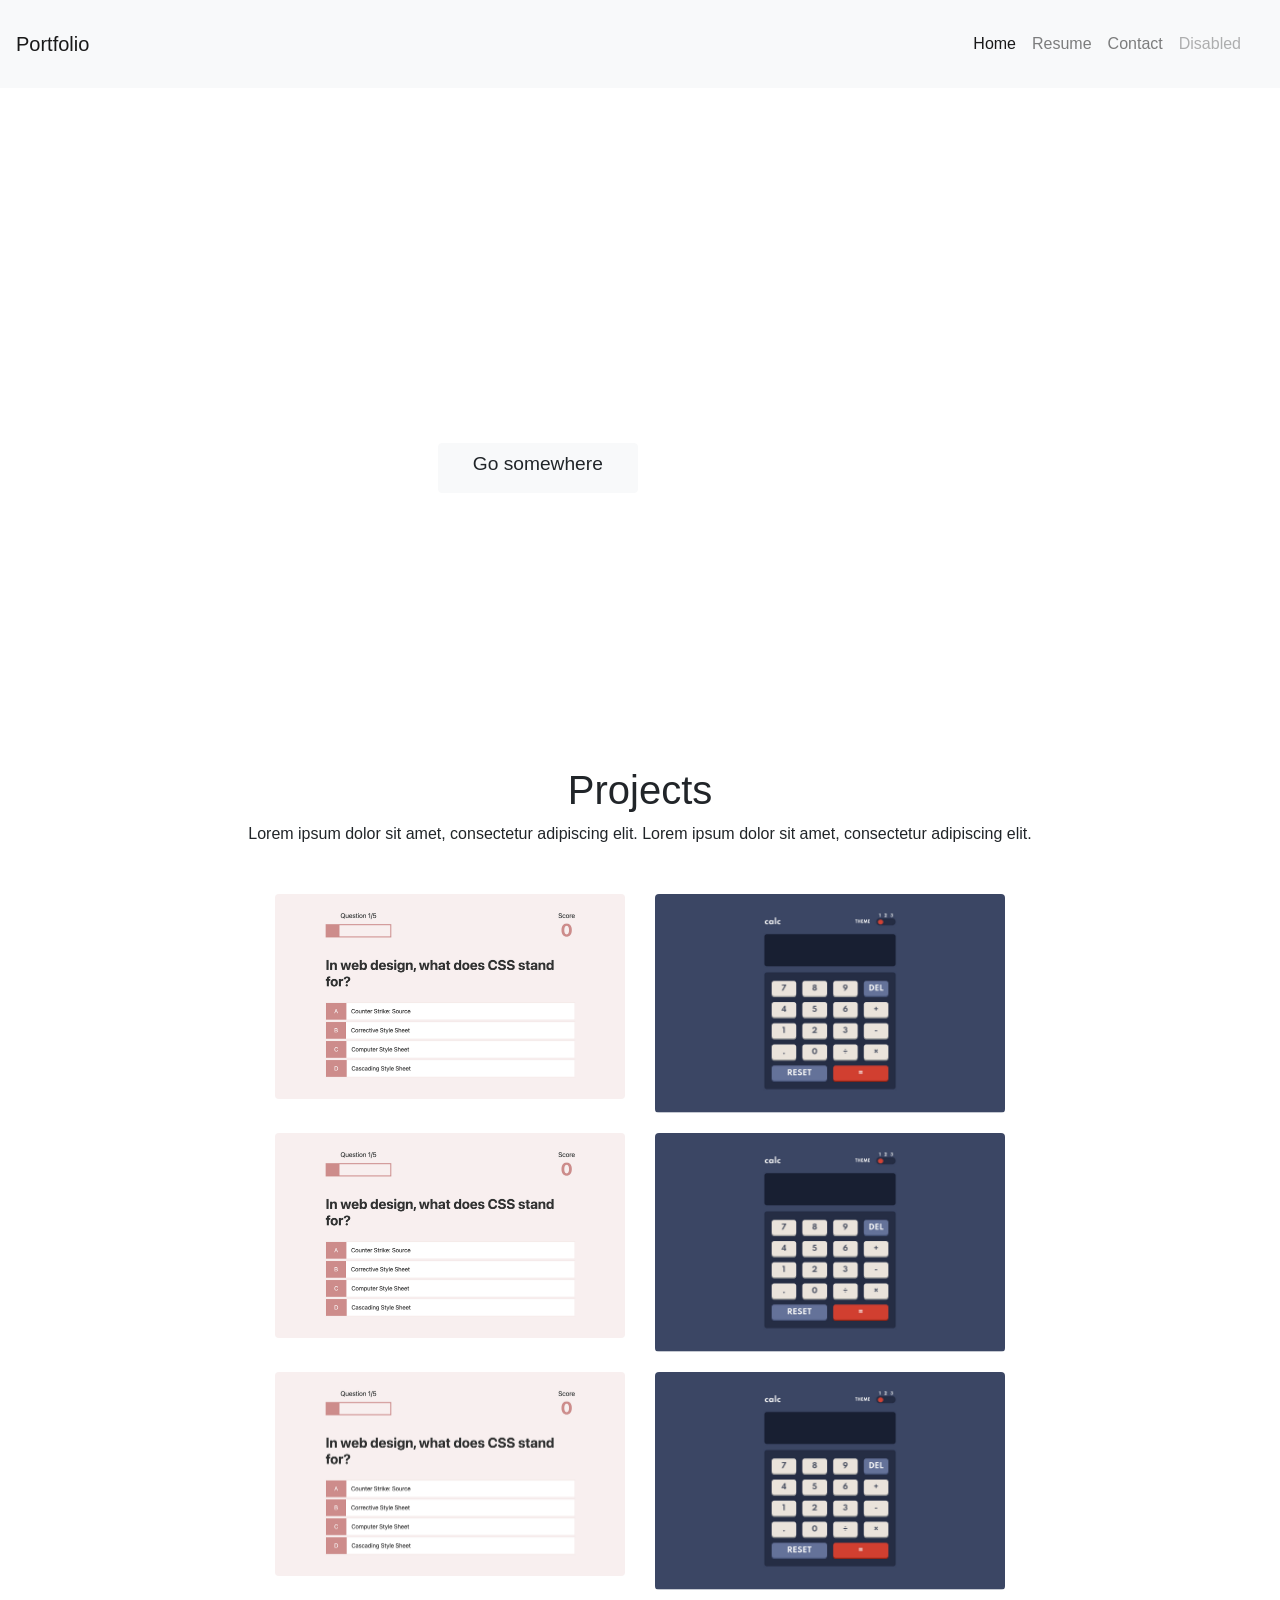
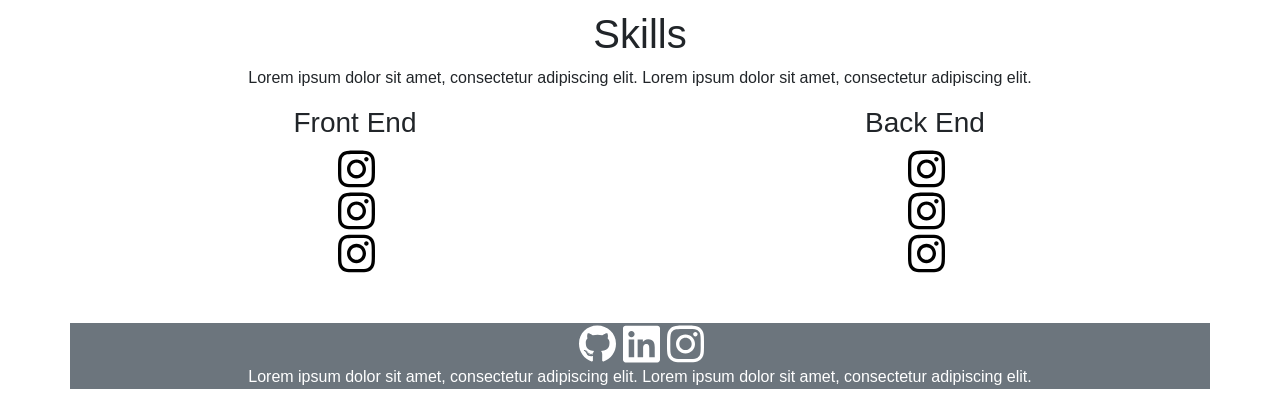
==== index.html @ 83ba1bfb "Basic Project text overlay" ====
<!DOCTYPE html>
<html lang="en">
<head>
  <title>Your Name - Portfolio</title>
  <link rel="stylesheet" href="https://cdn.jsdelivr.net/npm/bootstrap@4.4.1/dist/css/bootstrap.min.css" integrity="sha384-Vkoo8x4CGsO3+Hhxv8T/Q5PaXtkKtu6ug5TOeNV6gBiFeWPGFN9MuhOf23Q9Ifjh" crossorigin="anonymous">  
  <link rel="stylesheet" href="Styling/styles.css">
</head>
<body>
  <!-- NavBar -->
      <nav class="navbar navbar-expand-sm bg-light navbar-light py-4">
        <div class="navbar-header">
            <a class="navbar-brand" href="#">Portfolio</a>
        </div>
        <div class="container-fluid justify-content-end">
            <ul class="navbar-nav">
            <li class="nav-item active">
                <a class="nav-link" href="#">Home</a>
            </li>
            <li class="nav-item">
                <a class="nav-link" href="#">Resume</a>
            </li>
            <li class="nav-item">
                <a class="nav-link" href="#">Contact</a>
            </li>
            <li class="nav-item">
                <a class="nav-link disabled" href="#">Disabled</a>
            </li>
            </ul>
        </div>
      </nav>
  <!-- NavBar -->


<!-- About Me -->
<div class="zoom bg-image p-5 text-center shadow-1-strong rounded mb-5 text-white d-flex align-items-center" style="height: 70vh; background-size: cover; background-image: url('https://png.pngtree.com/thumb_back/fh260/background/20201028/pngtree-abstract-technology-background-technical-electric-image_443494.jpg');">
  <div class="justify-content-center">
    <h1 class="font-weight-bold">Logan Peckitt</h1>
    <p id="AboutMeContent">Powerful, extensible, and feature-packed frontend toolkit. Build and customize with Sass, utilize prebuilt grid system and components, and bring projects to life with powerful JavaScript plugins.</p>
    <div class="btn-group-custom">
      <a href="#" class="btn btn-light btn-custom">Go somewhere</a>
      <a href="#" class="btn btn-light btn-transparent-on-hover">Contact</a>
    </div> 
  </div>
</div>
<!-- About Me -->



<!-- Projects -->
  <div class="container">
    
    <!-- Header -->
    <div class="container text-center mb-5">
        <h1>Projects</h1>
        <p>
            Lorem ipsum dolor sit amet, consectetur adipiscing elit.
            Lorem ipsum dolor sit amet, consectetur adipiscing elit.
        </p>
    </div>
  
<!-- Row 1 -->
<div class="row justify-content-center float-left">
  <div class="col-sm-4 portfolio-item col-custom">
    <img class="img-fluid rounded" src="Portfolio_Images/Images - Copy/Projects/quiz.png" alt="">
    <span class="col-overlay">test</span>
  </div>
  <div class="col-sm-4 portfolio-item float-right col-custom">
    <img class="img-fluid rounded" src="Portfolio_Images/Images - Copy/Projects/Calc.jpg" alt="">
    <span class="col-overlay">test</span>
  </div>
</div>
     <!-- Row 2 -->
     <div class="row justify-content-center float-left">
      <div class="col-sm-4 portfolio-item">
        <img class="img-fluid rounded" src="Portfolio_Images/Images - Copy/Projects/quiz.png" alt="">
        <span class="col-overlay">test</span>
      </div>
      <div class="col-sm-4 portfolio-item float-right">
          <img class="img-fluid rounded" src="Portfolio_Images/Images - Copy/Projects/Calc.jpg" alt="">
          <span class="col-overlay">test</span>
        </div>
    </div>
   <!-- Row 3 -->
   <div class="row justify-content-center float-left">
    <div class="col-sm-4 portfolio-item">
      <img class="img-fluid rounded" src="Portfolio_Images/Images - Copy/Projects/quiz.png" alt="">
      <span class="col-overlay">test</span>
    </div>
    <div class="col-sm-4 portfolio-item float-right">
        <img class="img-fluid rounded" src="Portfolio_Images/Images - Copy/Projects/Calc.jpg" alt="">   
        <span class="col-overlay">test</span>     
    </div>
  </div>
</div>
<!-- Projects -->


<!-- Skills -->
    <!-- Header -->
    <div class="container text-center">
      <h1>Skills</h1>
      <p>
          Lorem ipsum dolor sit amet, consectetur adipiscing elit.
          Lorem ipsum dolor sit amet, consectetur adipiscing elit.
      </p>
  </div>
  <!-- Content -->
  <div class="container text-center mb-5 " id="ProgLanguages">
    <!-- Row Label -->
    <div class="row text-center">
      <div class="col">
        <h3>Front End</h3>
      </div>
      <div class="col">
        <h3>Back End</h3>
      </div>
    </div>
    <!-- Row 1 -->
    <div class="row text-center">
      <div class="col">
        <img src="Portfolio_Images/SocialMediaLinks/instagram.svg" alt="instagram">
      </div>
      <div class="col">
        <img src="Portfolio_Images/SocialMediaLinks/instagram.svg" alt="instagram">
      </div>
    </div>
    <!-- Row 2 -->
    <div class="row text-center">
      <div class="col">
        <img src="Portfolio_Images/SocialMediaLinks/instagram.svg" alt="instagram">
      </div>
      <div class="col">
        <img src="Portfolio_Images/SocialMediaLinks/instagram.svg" alt="instagram">
      </div>
    </div>
    <!-- Row 3 -->
    <div class="row text-center">
      <div class="col">
        <img src="Portfolio_Images/SocialMediaLinks/instagram.svg" alt="instagram">
      </div>
      <div class="col">
        <img src="Portfolio_Images/SocialMediaLinks/instagram.svg" alt="instagram">
      </div>
    </div>
    
  </div>

<!-- Skills -->


<!-- Footer -->
<div class="container-lg bg-secondary">

  <!-- Socials -->
  <div class="container text-center SocialLinks">
    <img src="Portfolio_Images/SocialMediaLinks/github.svg" alt="github">
    <img src="Portfolio_Images/SocialMediaLinks/linkedin.svg" alt="linkedin">
    <img src="Portfolio_Images/SocialMediaLinks/instagram.svg" alt="instagram">
  </div>

  <!-- Content -->
  <div class="container text-center text-white">
    <p>
      Lorem ipsum dolor sit amet, consectetur adipiscing elit.
      Lorem ipsum dolor sit amet, consectetur adipiscing elit.
    </p>
  </div>

</div>
<!-- Footer -->

</body>


</html>
---- Styling/styles.css ----
/* Page Styling */
body {
  font-family: 'Arial', sans-serif;
}
/* Page Styling */



/* About Me */
#AboutMeContent{
  font-size: larger;
}

.btn-custom {
width: 200px;
height: 50px;
font-size: larger;
}
.btn-transparent-on-hover {
  background-color: rgba(255, 255, 255, 0); 
  border: 2px solid white;
  transition: background-color 0.3s ease-in-out;
  color: white;
  width: 200px;
  height: 50px;
  font-size: larger;
  }
  
  .btn-transparent-on-hover:hover {
  
  opacity: 1;
  color: black;
  background-color: #f8f9fa;
  }
  .zoom {
  transform: scale(1);
  transition: transform 0.3s ease-in-out; 
  }
  .zoom:hover {
  transform: scale(1.025); 
  -webkit-transition: transform .30s ease-in-out;
  }
  .jumbotron {
    background-color: #3498db;
    color: #fff;
  }
/* About Me */



/* Projects */

  /* Text Overlay */
  .portfolio-item {
    position:relative;
    display:inline-block;
    margin-bottom: 20px;
  }
  .portfolio-item .col-overlay{
    position:absolute;
    top:0;
    left:0;
    width:100%;
    height:100%;
    background:rgba(0,0,0,0.7);
    color: white;
    text-align: center;
    display: flex;
    align-items: center;
    justify-content: center;
    opacity:0;
    transition:opacity 500ms ease-in-out;
  }
  .portfolio-item:hover .col-overlay{
    opacity:1;
  }
  .col-overlay span{
    position:absolute;
    top:50%;
    left:50%;
    transform:translate(-50%,-50%);
    color:#fff;
  }
 /* Text Overlay */
/* Projects */



/* Skills */
#ProgLanguages img{
  padding-left: 3px;
  width: 40px;
  filter: invert(0); 
}
/* Skills */  



/* Footer */
.SocialLinks img{
  padding-left: 3px;
    width: 40px;
    filter: invert(1); 
}

.SocialLinks img:hover{
  padding-left: 3px;
    width: 40px;
    filter: invert(0);
}
/* Footer */
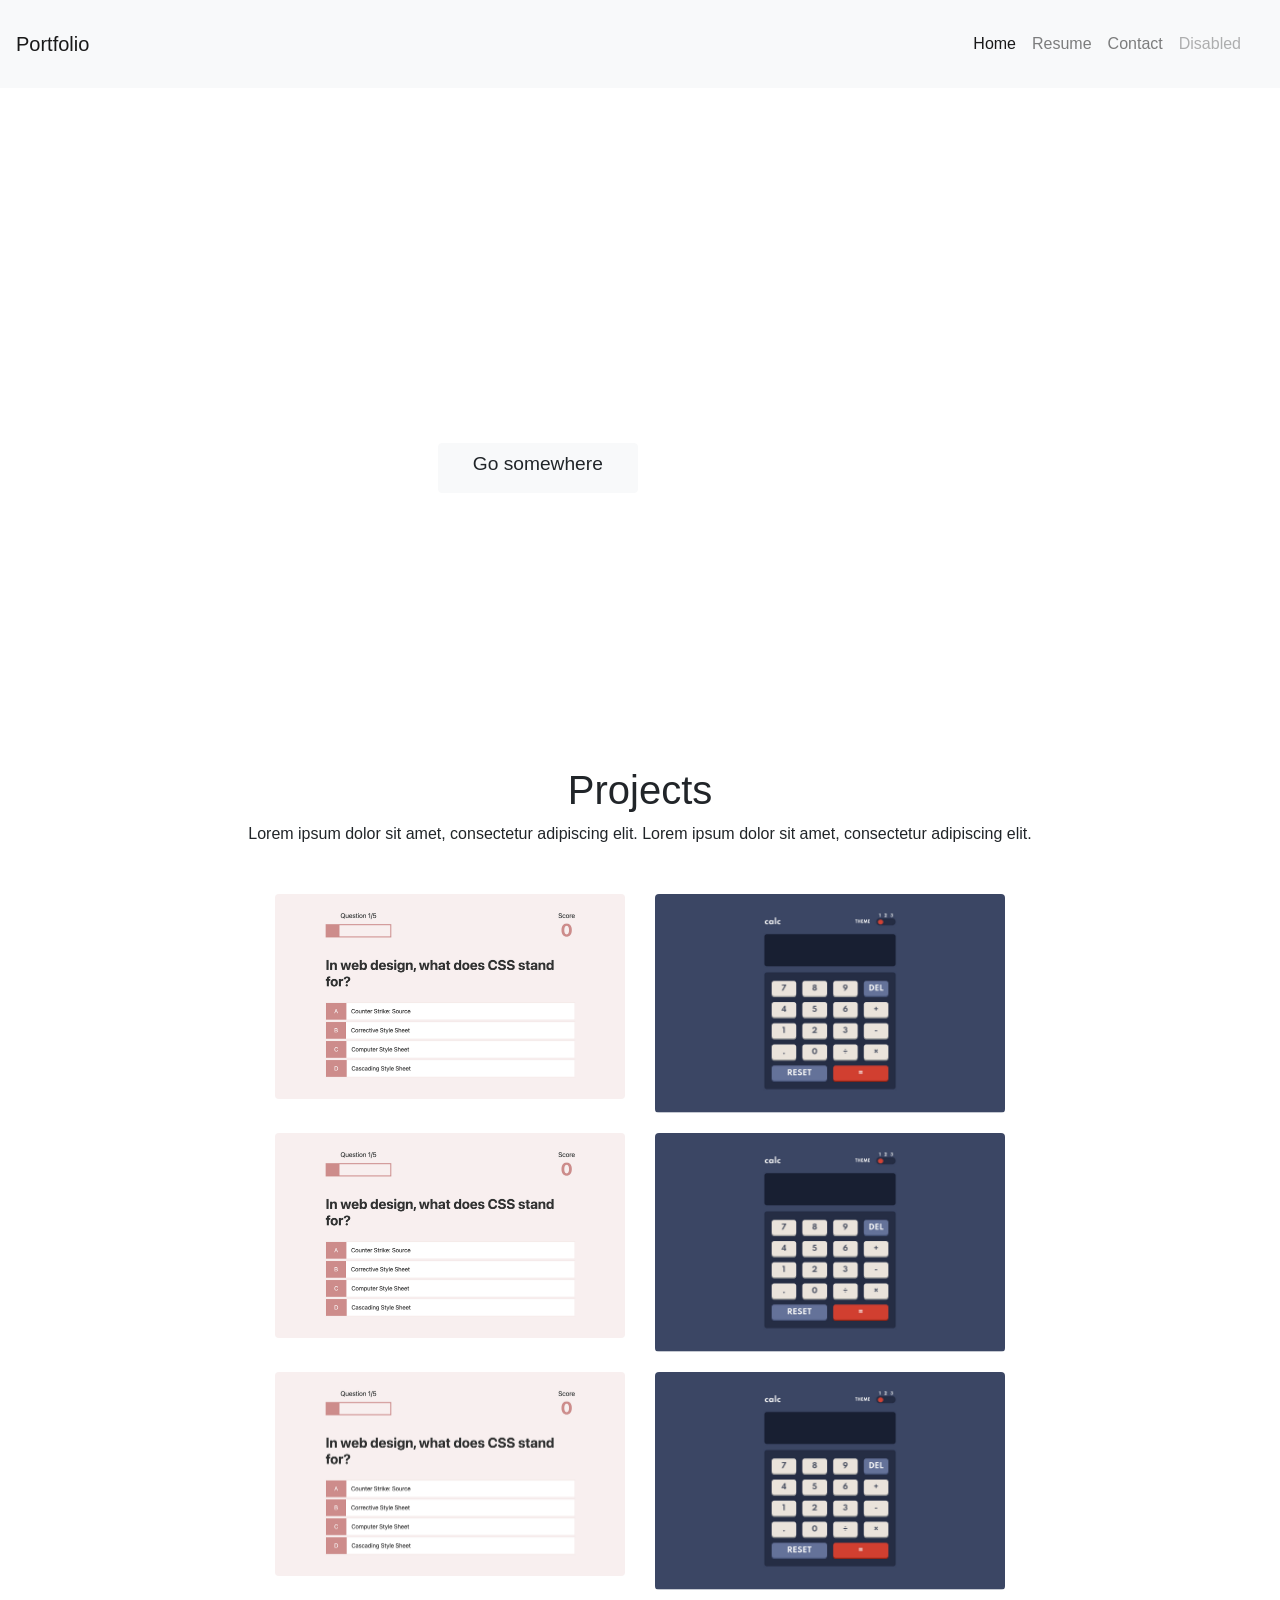
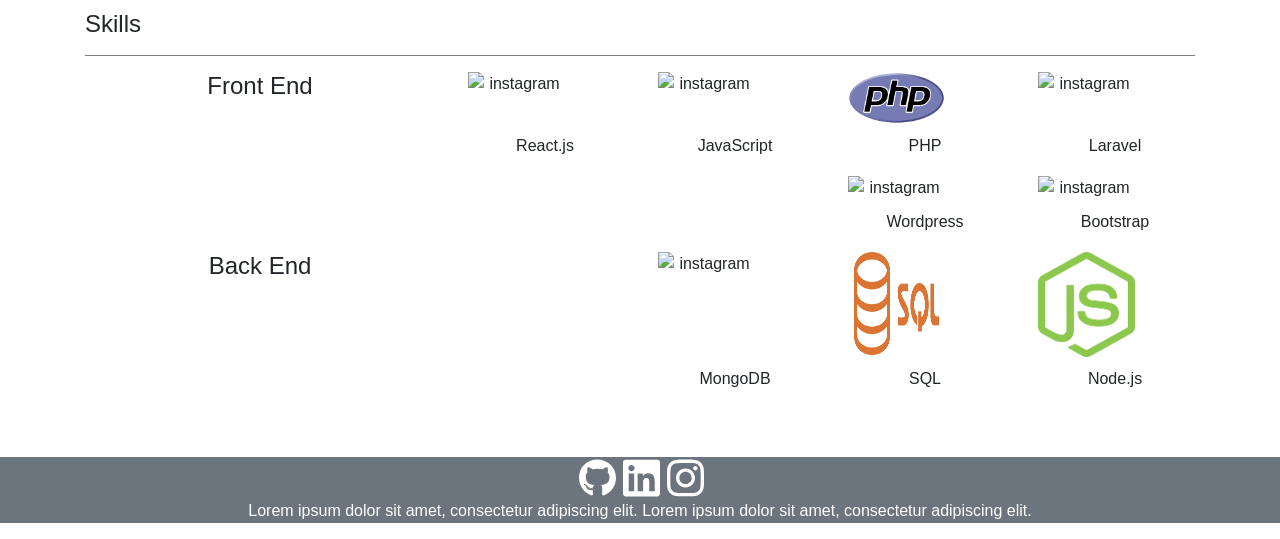
==== commit ef5be89d: "Skills 2.0" ====
--- a/index.html
+++ b/index.html
@@ -1,10 +1,22 @@
 <!DOCTYPE html>
 <html lang="en">
 <head>
-  <title>Your Name - Portfolio</title>
+  <title>Logan Peckitt - Portfolio</title>
   <link rel="stylesheet" href="https://cdn.jsdelivr.net/npm/bootstrap@4.4.1/dist/css/bootstrap.min.css" integrity="sha384-Vkoo8x4CGsO3+Hhxv8T/Q5PaXtkKtu6ug5TOeNV6gBiFeWPGFN9MuhOf23Q9Ifjh" crossorigin="anonymous">  
   <link rel="stylesheet" href="Styling/styles.css">
 </head>
+<style>
+  .test1{
+    background-color: red;
+  }
+  .test2{
+    background-color: blue;
+  }
+  .testrow{
+    background-color: beige;
+  }
+
+</style>
 <body>
   <!-- NavBar -->
       <nav class="navbar navbar-expand-sm bg-light navbar-light py-4">
@@ -97,59 +109,81 @@
 
 <!-- Skills -->
     <!-- Header -->
-    <div class="container text-center">
-      <h1>Skills</h1>
-      <p>
-          Lorem ipsum dolor sit amet, consectetur adipiscing elit.
-          Lorem ipsum dolor sit amet, consectetur adipiscing elit.
-      </p>
-  </div>
+    <div class="container">
+      <h4>Skills</h4>
+      <hr/>
+    </div>
   <!-- Content -->
   <div class="container text-center mb-5 " id="ProgLanguages">
-    <!-- Row Label -->
-    <div class="row text-center">
-      <div class="col">
-        <h3>Front End</h3>
-      </div>
-      <div class="col">
-        <h3>Back End</h3>
-      </div>
-    </div>
-    <!-- Row 1 -->
-    <div class="row text-center">
-      <div class="col">
-        <img src="Portfolio_Images/SocialMediaLinks/instagram.svg" alt="instagram">
-      </div>
-      <div class="col">
-        <img src="Portfolio_Images/SocialMediaLinks/instagram.svg" alt="instagram">
-      </div>
-    </div>
-    <!-- Row 2 -->
-    <div class="row text-center">
-      <div class="col">
-        <img src="Portfolio_Images/SocialMediaLinks/instagram.svg" alt="instagram">
-      </div>
-      <div class="col">
-        <img src="Portfolio_Images/SocialMediaLinks/instagram.svg" alt="instagram">
-      </div>
-    </div>
-    <!-- Row 3 -->
-    <div class="row text-center">
-      <div class="col">
-        <img src="Portfolio_Images/SocialMediaLinks/instagram.svg" alt="instagram">
-      </div>
-      <div class="col">
-        <img src="Portfolio_Images/SocialMediaLinks/instagram.svg" alt="instagram">
-      </div>
-    </div>
-    
+    
+    
+<!-- Row Front End -->
+<div class="row text-center">
+  <div class="col-4">
+    <h4>Front End</h3>
+  </div>
+  <div class="col-2 skill-logo">
+    <img src="https://upload.wikimedia.org/wikipedia/commons/thumb/a/a7/React-icon.svg/2300px-React-icon.svg.png" alt="instagram">
+    <label>React.js</label>
+  </div>
+  <div class="col-2 skill-logo">
+    <img src="https://seeklogo.com/images/J/javascript-logo-F248CC9425-seeklogo.com.png" alt="instagram">
+    <label>JavaScript</label>
+  </div>
+  <div class="col-2 skill-logo">
+    <img src="[data-uri]" alt="instagram">
+    <label>PHP</label>
+  </div>
+  <div class="col-2 skill-logo">
+    <img src="https://upload.wikimedia.org/wikipedia/commons/thumb/9/9a/Laravel.svg/1200px-Laravel.svg.png" alt="instagram">
+    <label>Laravel</label>
+  </div>
+</div>
+
+<div class="row text-center justify-content-end">
+  <div class="col-2 skill-logo">
+    <img src="https://upload.wikimedia.org/wikipedia/commons/thumb/9/98/WordPress_blue_logo.svg/1024px-WordPress_blue_logo.svg.png" alt="instagram">
+    <label>Wordpress</label>
+  </div>
+  <div class="col-2 skill-logo">
+    <img src="https://cdn.icon-icons.com/icons2/2415/PNG/512/bootstrap_plain_wordmark_logo_icon_146620.png" alt="instagram">
+    <label>Bootstrap</label>
+  </div>
+</div>
+
+<!-- Row Back End -->
+<div class="row text-center">
+  <div class="col-4">
+    <h4>Back End</h3>
+  </div>
+  <div class="col-1">
+  </div>
+  <div class="col-1">
+  </div>
+
+  <div class="col-2 skill-logo">
+    <img src="https://seeklogo.com/images/M/mongodb-logo-D13D67C930-seeklogo.com.png" alt="instagram">
+    <label>MongoDB</label>
+  </div>
+  <div class="col-2 skill-logo">
+    <img src="[data-uri]" alt="instagram">
+    <label>SQL</label>
+  </div>
+  <div class="col-2 skill-logo">
+    <img src="[data-uri]" alt="instagram">
+    <label>Node.js</label>
+  </div>
+</div>
+
+    
+
   </div>
 
 <!-- Skills -->
 
 
 <!-- Footer -->
-<div class="container-lg bg-secondary">
+<div class="container-fluid bg-secondary footer-container">
 
   <!-- Socials -->
   <div class="container text-center SocialLinks">
--- a/Styling/styles.css
+++ b/Styling/styles.css
@@ -1,6 +1,12 @@
 /* Page Styling */
 body {
   font-family: 'Arial', sans-serif;
+}
+hr {
+  margin-top: 1rem;
+  margin-bottom: 1rem;
+  border: 0;
+  border-top: 1px solid rgba(0, 0, 0, 0.5);
 }
 /* Page Styling */
 
@@ -87,9 +93,25 @@
 
 
 /* Skills */
+.skill-logo {
+  display: flex;
+  flex-direction: column;
+  align-items: stretch; 
+}
+
+.skill-logo img {
+  flex: 1;
+  max-width: 150%; 
+}
+
+.skill-logo label {
+  text-align: center; 
+  padding: 10px; 
+}
+
 #ProgLanguages img{
   padding-left: 3px;
-  width: 40px;
+  width: 100px;
   filter: invert(0); 
 }
 /* Skills */  
@@ -108,4 +130,11 @@
     width: 40px;
     filter: invert(0);
 }
-/* Footer */+/* Footer */
+
+
+
+
+
+
+
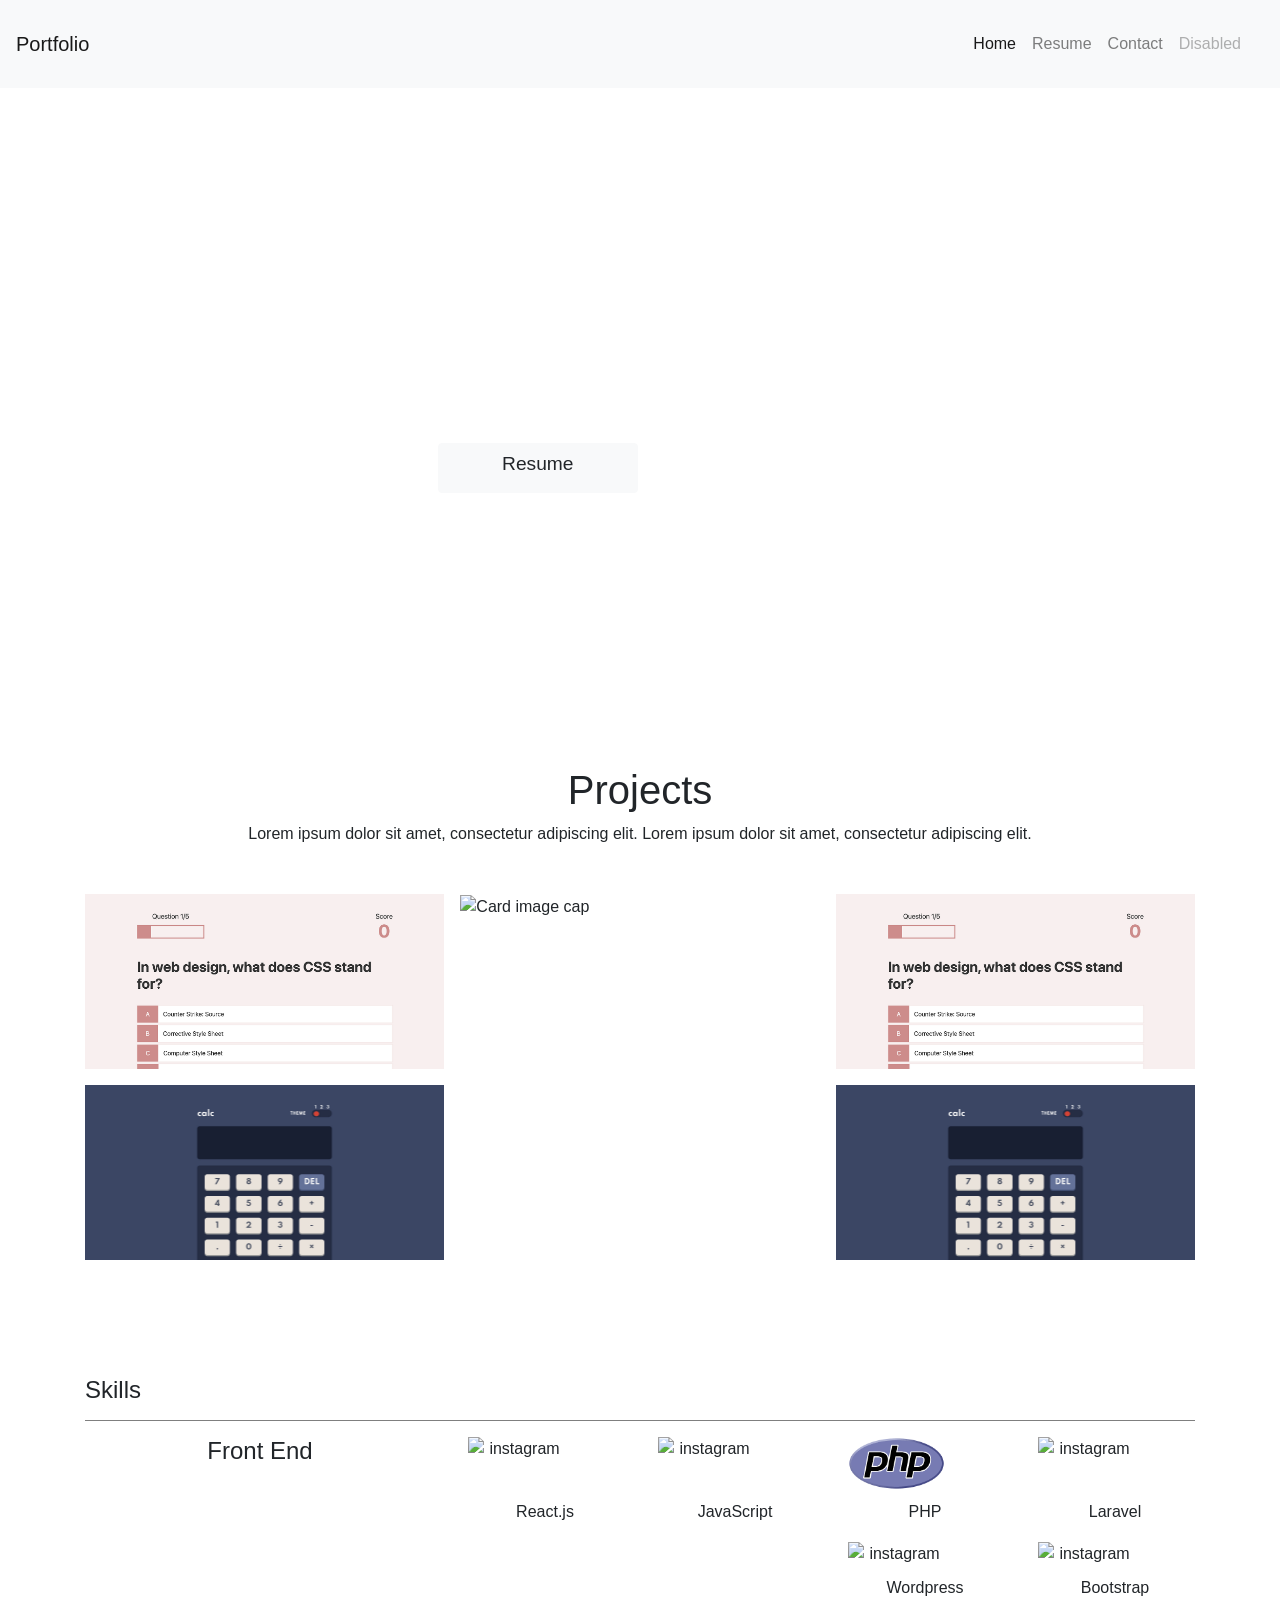
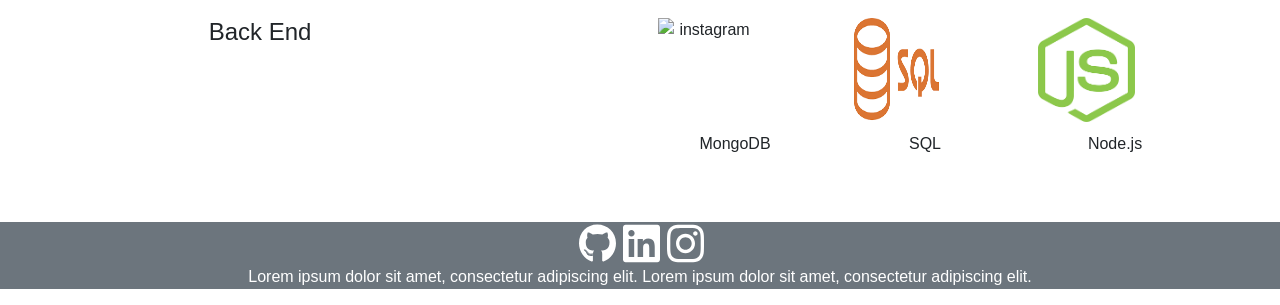
==== commit cd11c622: "Projects 3.0" ====
--- a/index.html
+++ b/index.html
@@ -16,6 +16,19 @@
     background-color: beige;
   }
 
+  .gallery {
+  -webkit-column-count: 3;
+  -moz-column-count: 3;
+  column-count: 3;
+  -webkit-column-width: 33%;
+  -moz-column-width: 33%;
+  column-width: 33%;
+}
+
+
+.short-div {
+  height:60px;
+}
 </style>
 <body>
   <!-- NavBar -->
@@ -49,7 +62,7 @@
     <h1 class="font-weight-bold">Logan Peckitt</h1>
     <p id="AboutMeContent">Powerful, extensible, and feature-packed frontend toolkit. Build and customize with Sass, utilize prebuilt grid system and components, and bring projects to life with powerful JavaScript plugins.</p>
     <div class="btn-group-custom">
-      <a href="#" class="btn btn-light btn-custom">Go somewhere</a>
+      <a href="#" class="btn btn-light btn-custom">Resume</a>
       <a href="#" class="btn btn-light btn-transparent-on-hover">Contact</a>
     </div> 
   </div>
@@ -59,7 +72,7 @@
 
 
 <!-- Projects -->
-  <div class="container">
+  <div class="container" style="margin-bottom: 100px;">
     
     <!-- Header -->
     <div class="container text-center mb-5">
@@ -69,40 +82,36 @@
             Lorem ipsum dolor sit amet, consectetur adipiscing elit.
         </p>
     </div>
-  
-<!-- Row 1 -->
-<div class="row justify-content-center float-left">
-  <div class="col-sm-4 portfolio-item col-custom">
-    <img class="img-fluid rounded" src="Portfolio_Images/Images - Copy/Projects/quiz.png" alt="">
-    <span class="col-overlay">test</span>
-  </div>
-  <div class="col-sm-4 portfolio-item float-right col-custom">
-    <img class="img-fluid rounded" src="Portfolio_Images/Images - Copy/Projects/Calc.jpg" alt="">
-    <span class="col-overlay">test</span>
-  </div>
-</div>
-     <!-- Row 2 -->
-     <div class="row justify-content-center float-left">
-      <div class="col-sm-4 portfolio-item">
-        <img class="img-fluid rounded" src="Portfolio_Images/Images - Copy/Projects/quiz.png" alt="">
-        <span class="col-overlay">test</span>
-      </div>
-      <div class="col-sm-4 portfolio-item float-right">
-          <img class="img-fluid rounded" src="Portfolio_Images/Images - Copy/Projects/Calc.jpg" alt="">
-          <span class="col-overlay">test</span>
-        </div>
+
+    <!-- Image Gallery -->
+    <div class="gallery" id="gallery">
+      <!-- Grid column -->
+      <div class="mb-3 pics portfolio-item">
+        <img class="img-fluid" src="Portfolio_Images/Images - Copy/Projects/quiz.png" alt="Card image cap">
+        <span class="col-overlay">test</span>
+      </div>
+      <!-- Grid column -->
+      <div class="mb-3 portfolio-item">
+        <img class="img-fluid" src="Portfolio_Images/Images - Copy/Projects/Calc.jpg" alt="Card image cap">
+        <span class="col-overlay">test</span>
+      </div>
+      <!-- Grid column -->
+      <div class="mb-3 portfolio-item" id="Portfolio-RowSpan">
+        <img class="img-fluid" src="https://bigpicture.one/wp-content/uploads/2023/01/Portfolio-program-project-differences.png" alt="Card image cap">
+        <span class="col-overlay">test</span>
+      </div>
+      <!-- Grid column -->
+      <div class="mb-3 portfolio-item">
+        <img class="img-fluid" src="Portfolio_Images/Images - Copy/Projects/quiz.png" alt="Card image cap">
+        <span class="col-overlay">test</span>
+      </div>
+      <!-- Grid column -->
+      <div class="mb-3 portfolio-item">
+        <img class="img-fluid" src="Portfolio_Images/Images - Copy/Projects/Calc.jpg" alt="Card image cap">
+        <span class="col-overlay">test</span>
+      </div>
     </div>
-   <!-- Row 3 -->
-   <div class="row justify-content-center float-left">
-    <div class="col-sm-4 portfolio-item">
-      <img class="img-fluid rounded" src="Portfolio_Images/Images - Copy/Projects/quiz.png" alt="">
-      <span class="col-overlay">test</span>
-    </div>
-    <div class="col-sm-4 portfolio-item float-right">
-        <img class="img-fluid rounded" src="Portfolio_Images/Images - Copy/Projects/Calc.jpg" alt="">   
-        <span class="col-overlay">test</span>     
-    </div>
-  </div>
+    
 </div>
 <!-- Projects -->
 
--- a/Styling/styles.css
+++ b/Styling/styles.css
@@ -55,40 +55,44 @@
 
 
 /* Projects */
+  .portfolio-item {
+    position: relative;
+    overflow: hidden;
+    height: 175px;
+  }
 
-  /* Text Overlay */
-  .portfolio-item {
-    position:relative;
-    display:inline-block;
-    margin-bottom: 20px;
+  #Portfolio-RowSpan{
+    height: 365px;
   }
-  .portfolio-item .col-overlay{
-    position:absolute;
-    top:0;
-    left:0;
-    width:100%;
-    height:100%;
-    background:rgba(0,0,0,0.7);
+  
+  .portfolio-item .col-overlay {
+    position: absolute;
+    top: 0;
+    left: 0;
+    width: 100%;
+    height: 100%;
+    background: rgba(0, 0, 0, 0.7);
     color: white;
     text-align: center;
     display: flex;
     align-items: center;
     justify-content: center;
-    opacity:0;
-    transition:opacity 500ms ease-in-out;
+    opacity: 0;
+    transition: opacity 500ms ease-in-out;
   }
-  .portfolio-item:hover .col-overlay{
-    opacity:1;
+  
+  .portfolio-item:hover .col-overlay {
+    opacity: 1;
   }
-  .col-overlay span{
-    position:absolute;
-    top:50%;
-    left:50%;
-    transform:translate(-50%,-50%);
-    color:#fff;
+  
+  .col-overlay span {
+    position: absolute;
+    top: 50%;
+    left: 50%;
+    transform: translate(-50%, -50%);
+    color: #fff;
   }
- /* Text Overlay */
-/* Projects */
+  
 
 
 
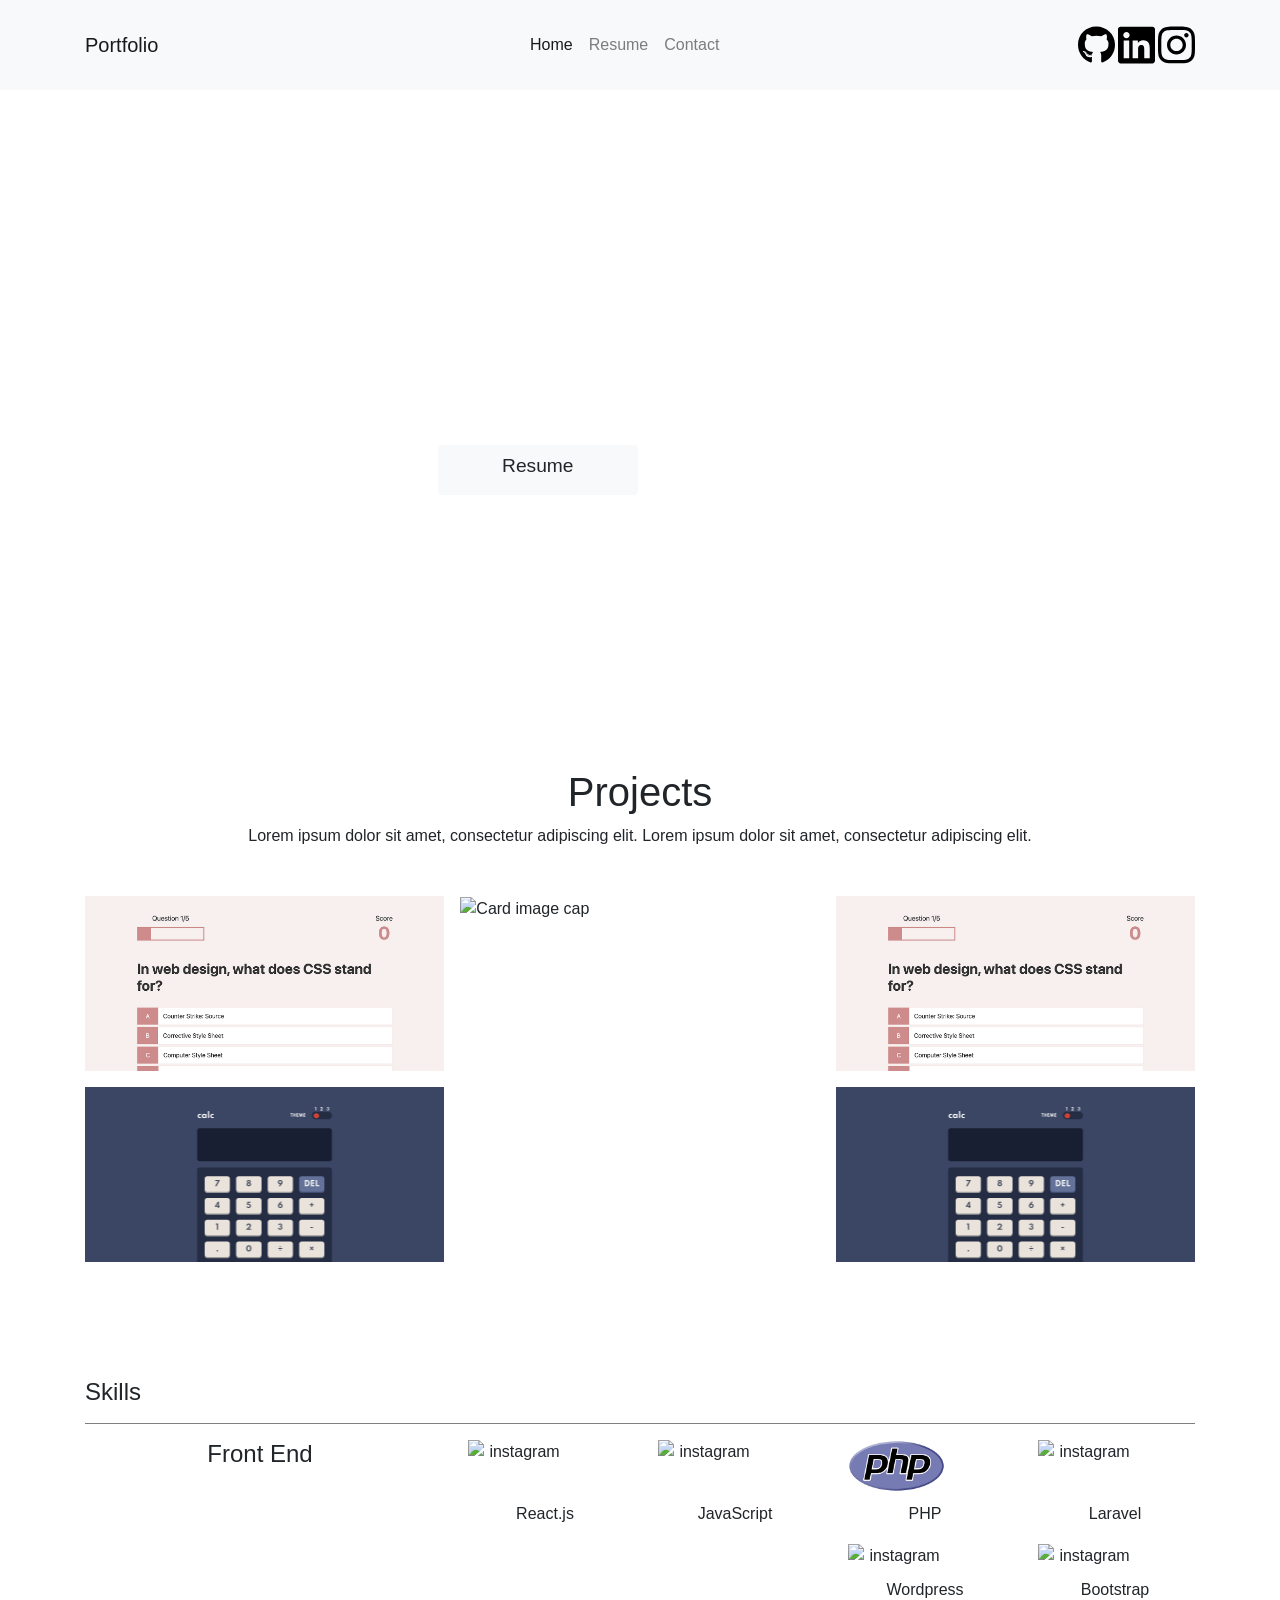
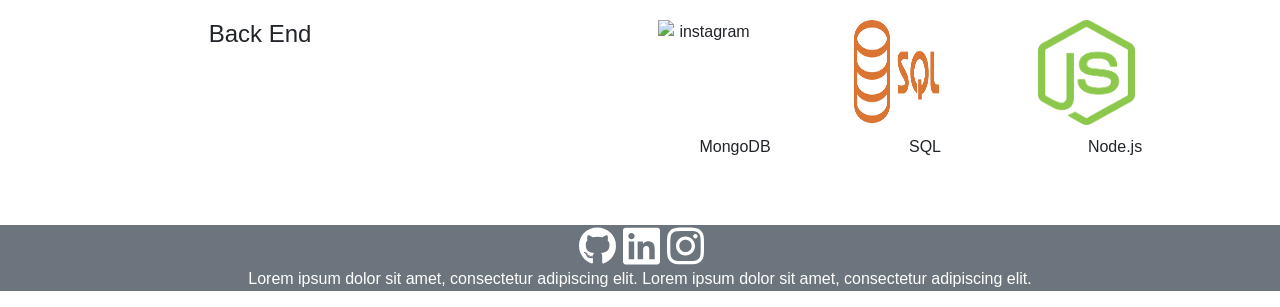
==== commit 105743a0: "Header 2.0" ====
--- a/index.html
+++ b/index.html
@@ -31,29 +31,39 @@
 }
 </style>
 <body>
-  <!-- NavBar -->
-      <nav class="navbar navbar-expand-sm bg-light navbar-light py-4">
-        <div class="navbar-header">
-            <a class="navbar-brand" href="#">Portfolio</a>
-        </div>
-        <div class="container-fluid justify-content-end">
-            <ul class="navbar-nav">
-            <li class="nav-item active">
-                <a class="nav-link" href="#">Home</a>
-            </li>
-            <li class="nav-item">
-                <a class="nav-link" href="#">Resume</a>
-            </li>
-            <li class="nav-item">
-                <a class="nav-link" href="#">Contact</a>
-            </li>
-            <li class="nav-item">
-                <a class="nav-link disabled" href="#">Disabled</a>
-            </li>
-            </ul>
-        </div>
-      </nav>
-  <!-- NavBar -->
+<!-- NavBar -->
+<nav class="navbar navbar-expand-sm bg-light navbar-light py-4">
+  <div class="container">
+      <!-- Brand -->
+      <div class="navbar-header">
+          <a class="navbar-brand" href="#">Portfolio</a>
+      </div>
+
+      <!-- Links -->
+      <div class="collapse navbar-collapse justify-content-center">
+          <ul class="navbar-nav">
+              <li class="nav-item active">
+                  <a class="nav-link" href="#">Home</a>
+              </li>
+              <li class="nav-item">
+                  <a class="nav-link" href="#">Resume</a>
+              </li>
+              <li class="nav-item">
+                  <a class="nav-link" href="#">Contact</a>
+              </li>
+          </ul>
+      </div>
+
+      <!-- Socials -->
+      <div class="navbar-nav ml-auto SocialLinks">
+          <img src="Portfolio_Images/SocialMediaLinks/github.svg" alt="github">
+          <img src="Portfolio_Images/SocialMediaLinks/linkedin.svg" alt="linkedin">
+          <img src="Portfolio_Images/SocialMediaLinks/instagram.svg" alt="instagram">
+      </div>
+  </div>
+</nav>
+<!-- NavBar -->
+
 
 
 <!-- About Me -->
@@ -111,7 +121,7 @@
         <span class="col-overlay">test</span>
       </div>
     </div>
-    
+
 </div>
 <!-- Projects -->
 
@@ -192,7 +202,7 @@
 
 
 <!-- Footer -->
-<div class="container-fluid bg-secondary footer-container">
+<footer class="container-fluid bg-secondary footer-container">
 
   <!-- Socials -->
   <div class="container text-center SocialLinks">
@@ -209,7 +219,7 @@
     </p>
   </div>
 
-</div>
+</footer>
 <!-- Footer -->
 
 </body>
--- a/Styling/styles.css
+++ b/Styling/styles.css
@@ -10,6 +10,19 @@
 }
 /* Page Styling */
 
+
+/* NavBar */
+ .SocialLinks img{
+  padding-left: 3px;
+    width: 40px;
+    filter: invert(0); 
+}
+
+ .SocialLinks img:hover{
+    padding-left: 3px;
+    width: 40px;
+    filter: invert(0.5);
+}
 
 
 /* About Me */
@@ -123,13 +136,13 @@
 
 
 /* Footer */
-.SocialLinks img{
+footer .SocialLinks img{
   padding-left: 3px;
     width: 40px;
     filter: invert(1); 
 }
 
-.SocialLinks img:hover{
+footer .SocialLinks img:hover{
   padding-left: 3px;
     width: 40px;
     filter: invert(0);
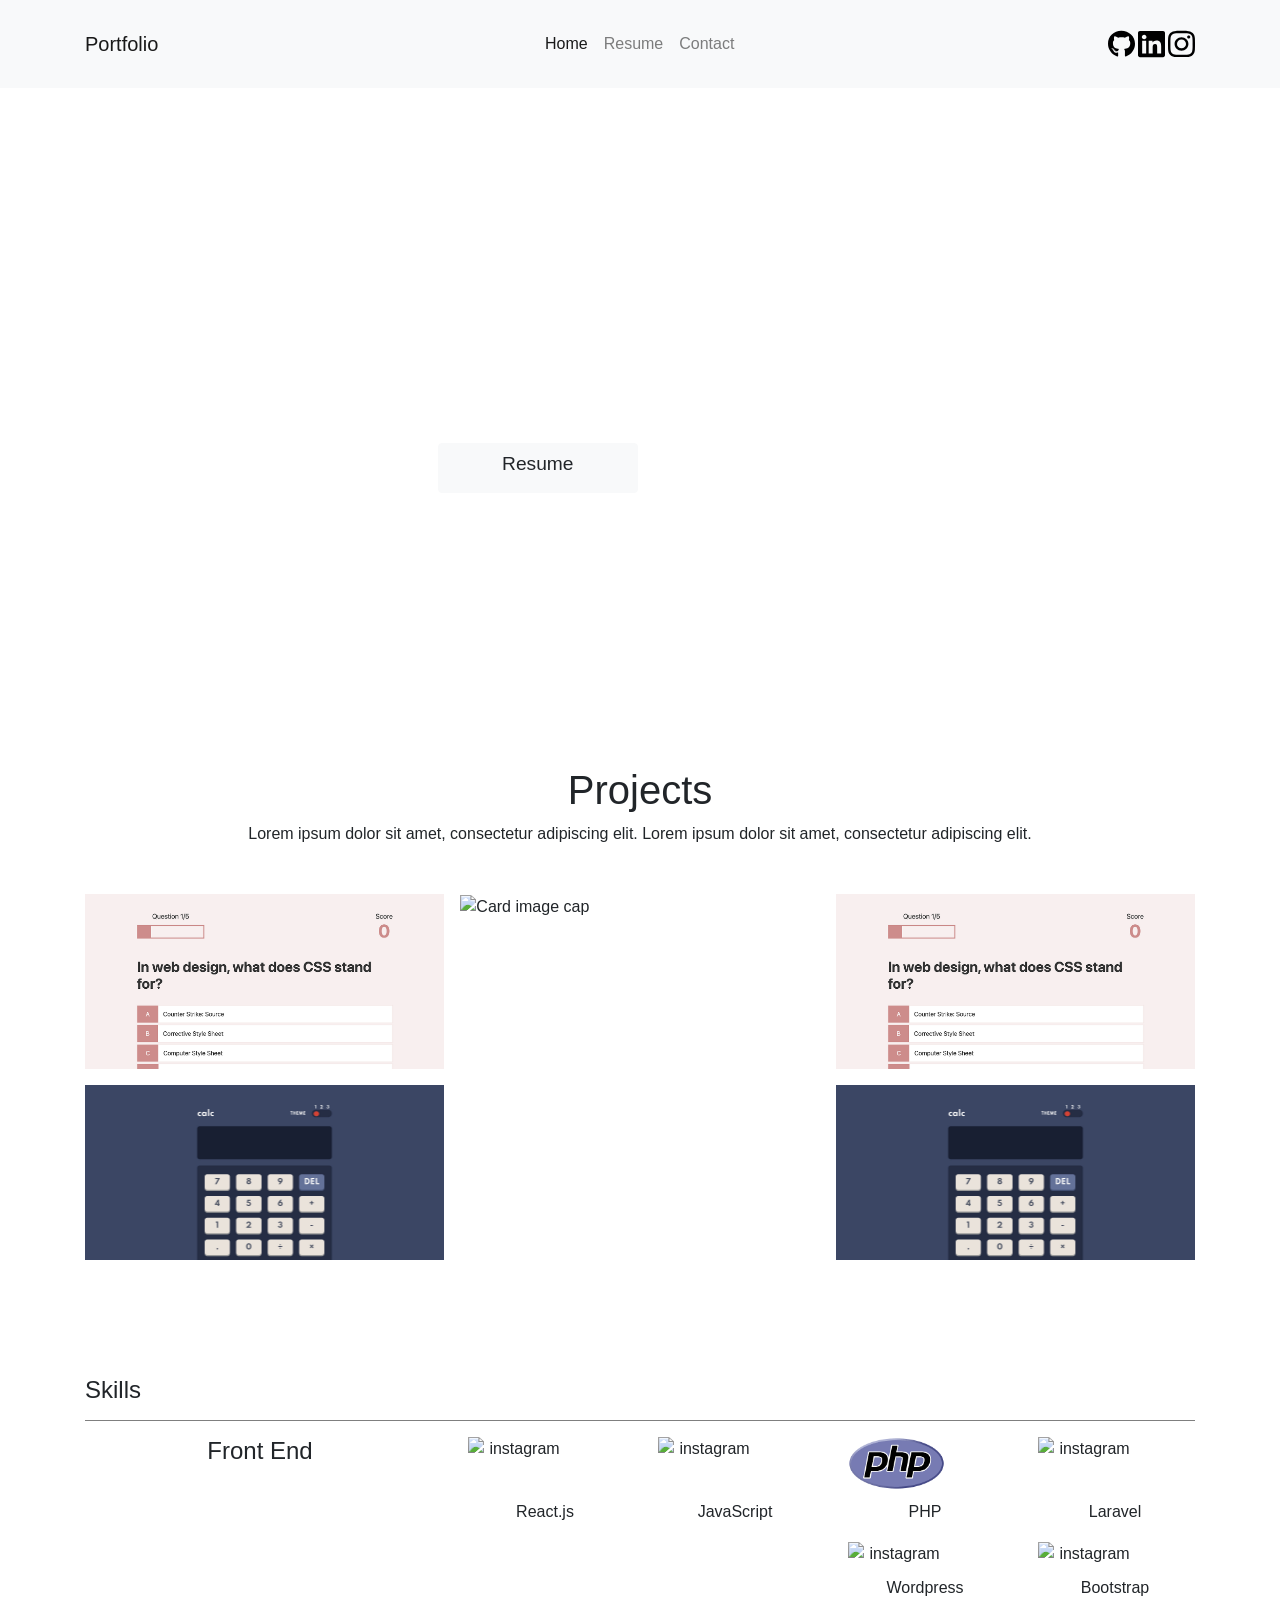
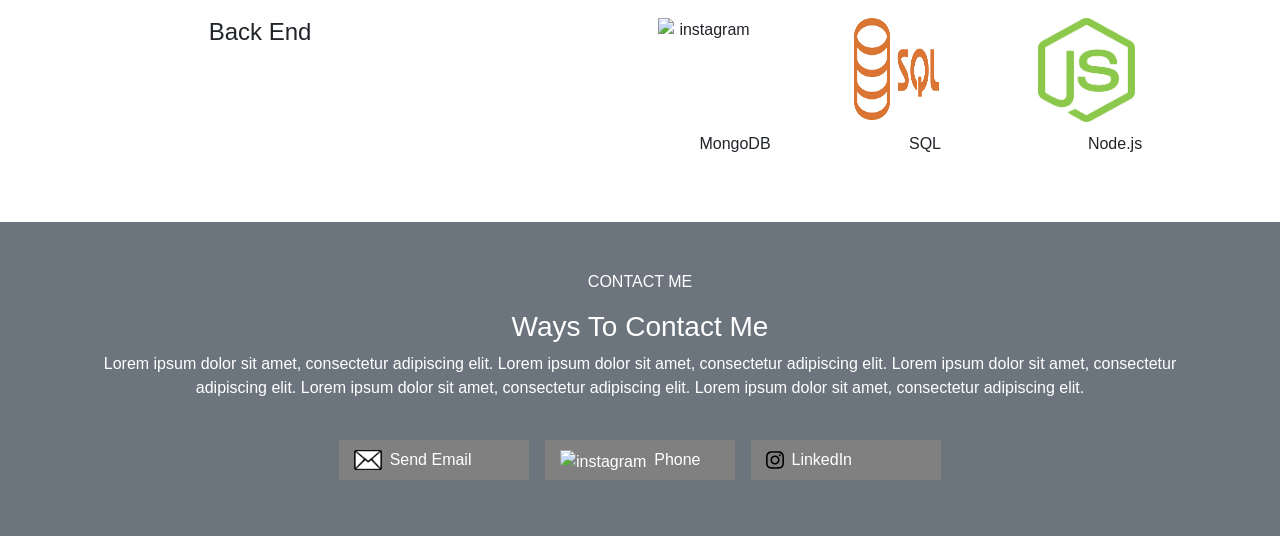
==== commit 31d08003: "Footer 2.0" ====
--- a/index.html
+++ b/index.html
@@ -25,6 +25,28 @@
   column-width: 33%;
 }
 
+.ContactBox{
+  background-color: gray;
+  height: 40px;
+  text-align: center;
+  padding-bottom: 5px;
+}
+.ContactBox a{
+  margin-top: 8px;
+  color: white;
+  text-decoration: none;
+}
+.ContactBox a:hover{
+  text-decoration: underline;
+}
+.ContactLogo{
+  padding-top: 10px;
+  height: 30px;
+}
+
+
+
+
 
 .short-div {
   height:60px;
@@ -60,6 +82,8 @@
           <img src="Portfolio_Images/SocialMediaLinks/linkedin.svg" alt="linkedin">
           <img src="Portfolio_Images/SocialMediaLinks/instagram.svg" alt="instagram">
       </div>
+
+      
   </div>
 </nav>
 <!-- NavBar -->
@@ -205,18 +229,40 @@
 <footer class="container-fluid bg-secondary footer-container">
 
   <!-- Socials -->
-  <div class="container text-center SocialLinks">
+  <!-- <div class="container text-center SocialLinks">
     <img src="Portfolio_Images/SocialMediaLinks/github.svg" alt="github">
     <img src="Portfolio_Images/SocialMediaLinks/linkedin.svg" alt="linkedin">
     <img src="Portfolio_Images/SocialMediaLinks/instagram.svg" alt="instagram">
-  </div>
+  </div> -->
 
   <!-- Content -->
-  <div class="container text-center text-white">
+  <div class="container text-center text-white py-5">
+
+    <p>CONTACT ME</p>
+    <h3>Ways To Contact Me</h3>
     <p>
       Lorem ipsum dolor sit amet, consectetur adipiscing elit.
       Lorem ipsum dolor sit amet, consectetur adipiscing elit.
+      Lorem ipsum dolor sit amet, consectetur adipiscing elit.
+      Lorem ipsum dolor sit amet, consectetur adipiscing elit.
+      Lorem ipsum dolor sit amet, consectetur adipiscing elit.
     </p>
+    
+    <div class="row text-center justify-content-center pt-3">
+      <div class="col-2 ContactBox mx-2 my-2 d-flex">
+        <img class="ContactLogo" src="[data-uri]" alt="instagram">
+        <a class="mx-2" href="mailto: abc@example.com">Send Email</a>
+      </div>
+      <div class="col-2 ContactBox mx-2 my-2 d-flex">
+        <img class="ContactLogo" src="https://www.svgrepo.com/show/5236/phone-call.svg" alt="instagram">
+        <a class="mx-2" >Phone</a>
+      </div>
+      <div class="col-2 ContactBox mx-2 my-2 d-flex">
+        <img class="ContactLogo" src="Portfolio_Images/SocialMediaLinks/instagram.svg" alt="instagram">
+        <a class="mx-2" href="https://www.linkedin.com/in/logan-peckitt-5b6ba810a/">LinkedIn</a>
+      </div>
+    </div>
+
   </div>
 
 </footer>
--- a/Styling/styles.css
+++ b/Styling/styles.css
@@ -14,14 +14,14 @@
 /* NavBar */
  .SocialLinks img{
   padding-left: 3px;
-    width: 40px;
+    width: 30px;
     filter: invert(0); 
 }
 
  .SocialLinks img:hover{
     padding-left: 3px;
-    width: 40px;
-    filter: invert(0.5);
+    width: 30px;
+    filter: invert(0.75);
 }
 
 
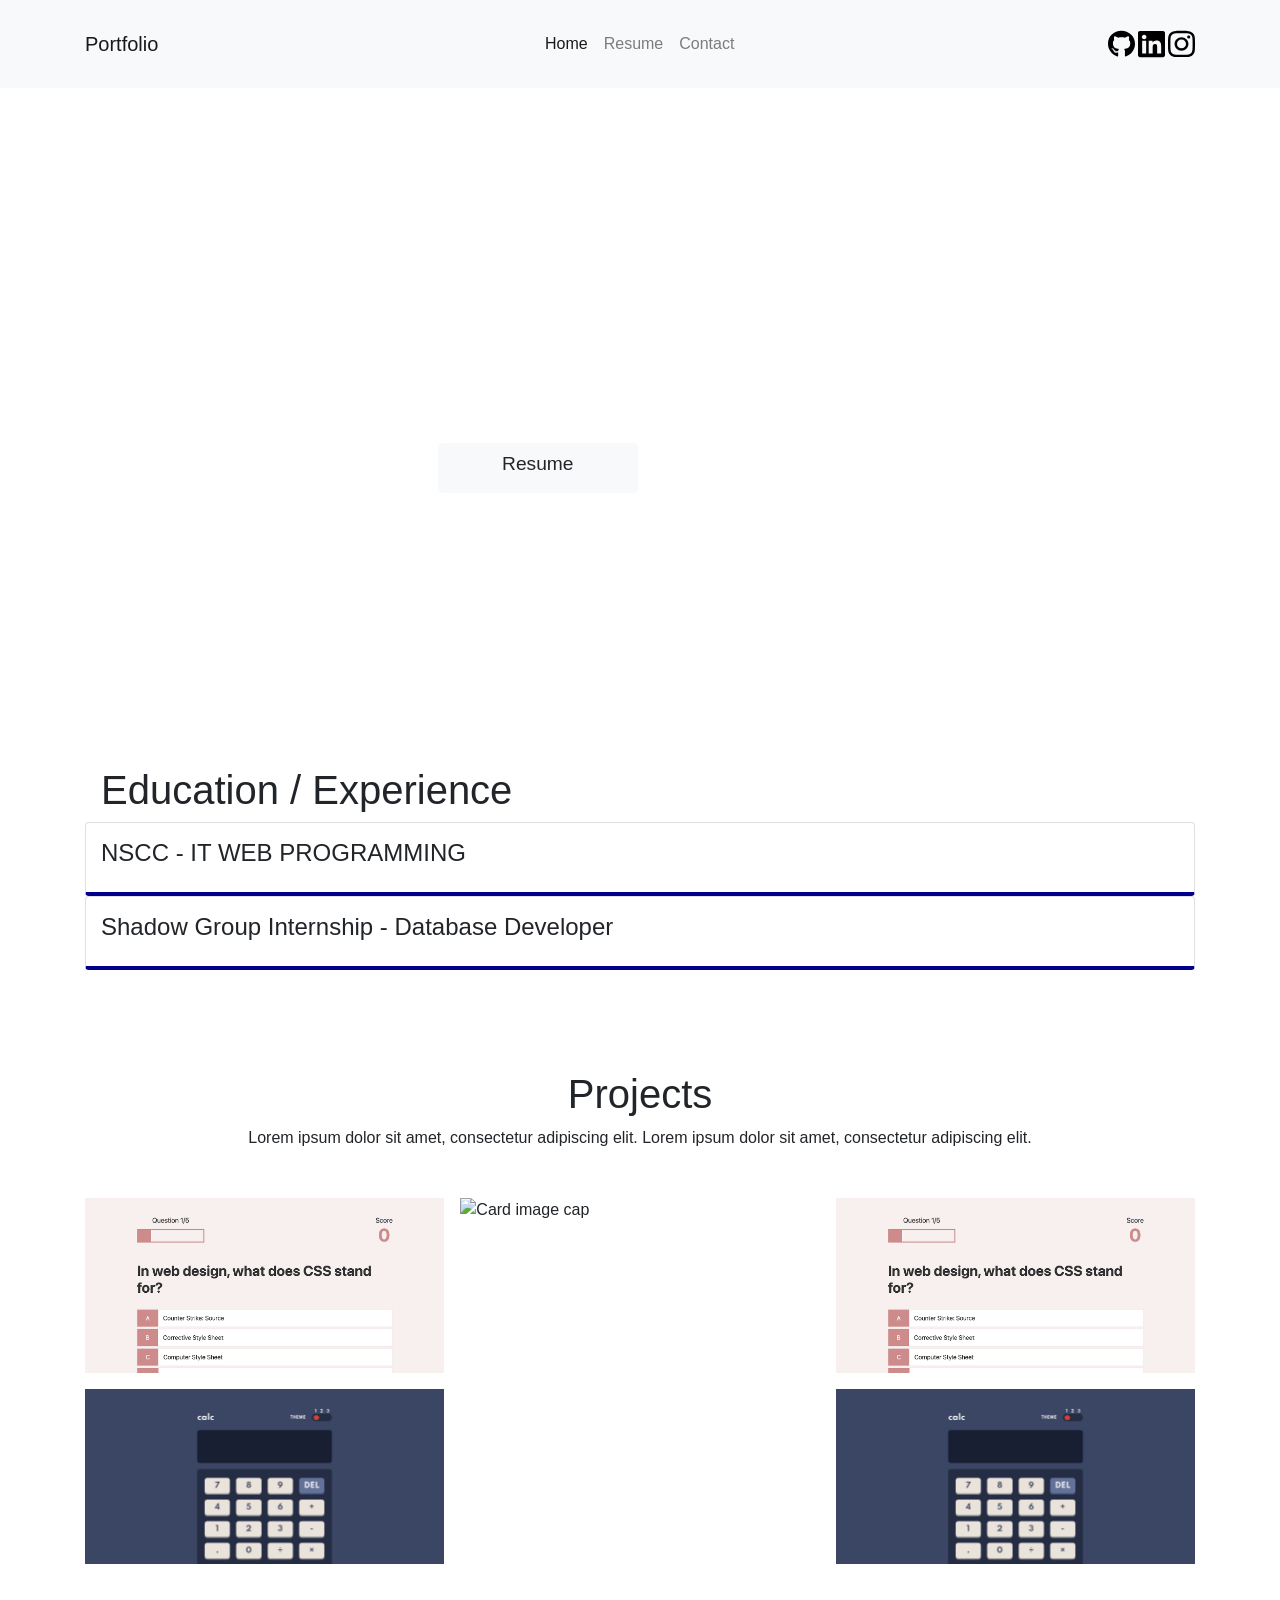
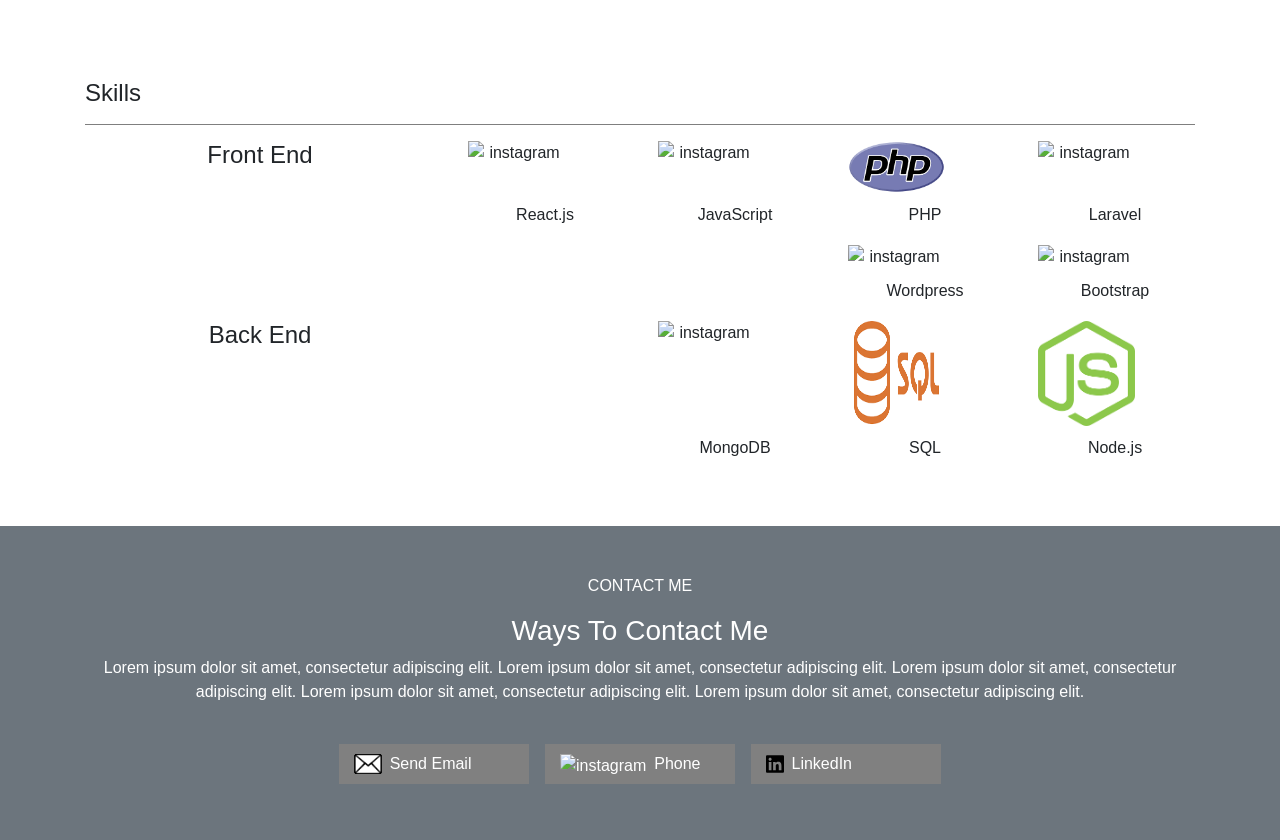
==== commit 2d485a37: "Education / Experience 1" ====
--- a/index.html
+++ b/index.html
@@ -2,19 +2,13 @@
 <html lang="en">
 <head>
   <title>Logan Peckitt - Portfolio</title>
-  <link rel="stylesheet" href="https://cdn.jsdelivr.net/npm/bootstrap@4.4.1/dist/css/bootstrap.min.css" integrity="sha384-Vkoo8x4CGsO3+Hhxv8T/Q5PaXtkKtu6ug5TOeNV6gBiFeWPGFN9MuhOf23Q9Ifjh" crossorigin="anonymous">  
+  <link rel="stylesheet" href="https://cdn.jsdelivr.net/npm/bootstrap@4.6.2/dist/css/bootstrap.min.css">
+  <script src="https://cdn.jsdelivr.net/npm/jquery@3.7.1/dist/jquery.slim.min.js"></script>
+  <script src="https://cdn.jsdelivr.net/npm/bootstrap@4.6.2/dist/js/bootstrap.bundle.min.js"></script>
   <link rel="stylesheet" href="Styling/styles.css">
+  <script src="https://kit.fontawesome.com/83e7de46bf.js" crossorigin="anonymous"></script>
 </head>
 <style>
-  .test1{
-    background-color: red;
-  }
-  .test2{
-    background-color: blue;
-  }
-  .testrow{
-    background-color: beige;
-  }
 
   .gallery {
   -webkit-column-count: 3;
@@ -44,13 +38,10 @@
   height: 30px;
 }
 
-
-
-
-
-.short-div {
-  height:60px;
-}
+.specialty{
+  border-bottom: 4px solid darkblue;
+}
+
 </style>
 <body>
 <!-- NavBar -->
@@ -105,6 +96,38 @@
 
 
 
+<!-- What I Do -->
+<div class="container" style="margin-bottom: 100px;">
+  <h1 class="ml-3">Education / Experience</h1>
+
+
+
+
+
+  <div class="container card col specialty py-3">
+    <div   data-toggle="collapse" data-target="#Education">
+      <h4>NSCC - IT WEB PROGRAMMING</h4>
+    </div>
+    <div id="Education" class="collapse">
+      <p>2022-2024</p>
+      <p class="">Web Design</p>
+    </div>
+  </div>
+  <div class="container card col specialty py-3">
+    <div   data-toggle="collapse" data-target="#Experience">
+      <h4>Shadow Group Internship - Database Developer</h4>
+    </div>
+    <div id="Experience" class="collapse">
+      <p>Apr 2023 - Jun 2023</p>
+      <p class="">Collaborated with a team member to design and implement an efficient employee document database using sharepoint. Played a key role in the end-to-end development process, optimizing data storage and retrieval with WorkFlows. Demonstrated precision, teamwork, and a commitment to data security in a real-world setting.</p>
+    </div>
+  </div>
+
+</div>
+<!-- What I Do -->
+
+
+
 <!-- Projects -->
   <div class="container" style="margin-bottom: 100px;">
     
@@ -258,7 +281,7 @@
         <a class="mx-2" >Phone</a>
       </div>
       <div class="col-2 ContactBox mx-2 my-2 d-flex">
-        <img class="ContactLogo" src="Portfolio_Images/SocialMediaLinks/instagram.svg" alt="instagram">
+        <img class="ContactLogo" src="Portfolio_Images/SocialMediaLinks/linkedin.svg" alt="instagram">
         <a class="mx-2" href="https://www.linkedin.com/in/logan-peckitt-5b6ba810a/">LinkedIn</a>
       </div>
     </div>
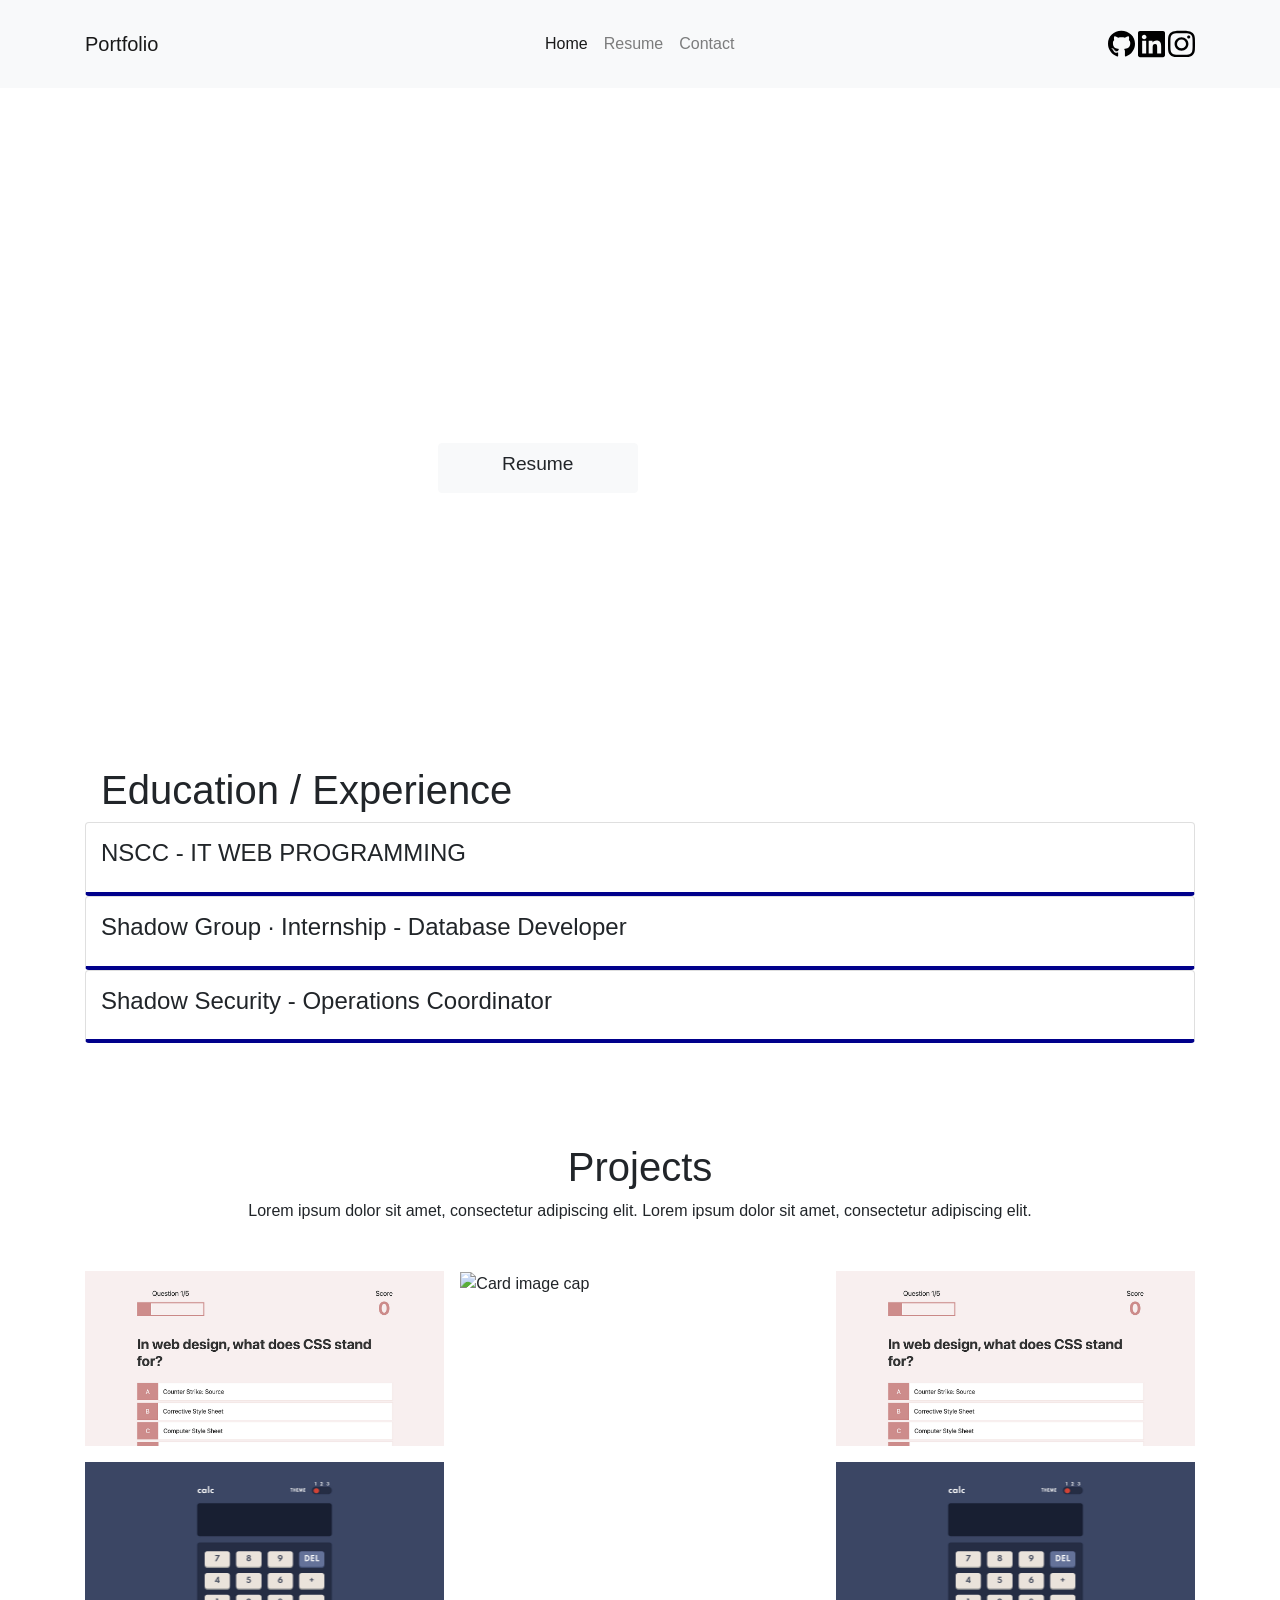
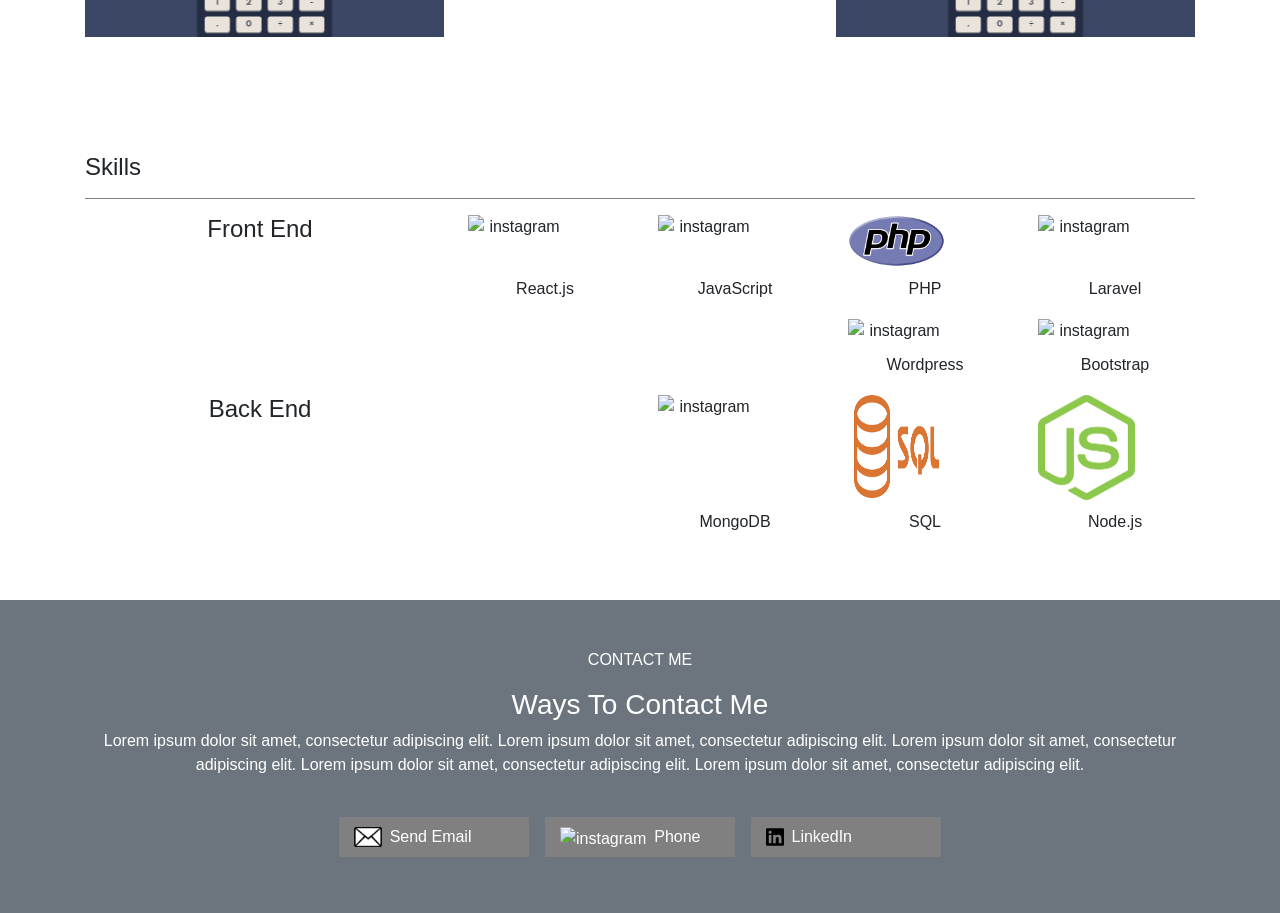
==== commit c04baa81: "Education / Eperience 1.2" ====
--- a/index.html
+++ b/index.html
@@ -102,8 +102,6 @@
 
 
 
-
-
   <div class="container card col specialty py-3">
     <div   data-toggle="collapse" data-target="#Education">
       <h4>NSCC - IT WEB PROGRAMMING</h4>
@@ -114,12 +112,21 @@
     </div>
   </div>
   <div class="container card col specialty py-3">
-    <div   data-toggle="collapse" data-target="#Experience">
-      <h4>Shadow Group Internship - Database Developer</h4>
-    </div>
-    <div id="Experience" class="collapse">
+    <div   data-toggle="collapse" data-target="#DatabaseDev">
+      <h4>Shadow Group · Internship - Database Developer</h4>
+    </div>
+    <div id="DatabaseDev" class="collapse">
       <p>Apr 2023 - Jun 2023</p>
       <p class="">Collaborated with a team member to design and implement an efficient employee document database using sharepoint. Played a key role in the end-to-end development process, optimizing data storage and retrieval with WorkFlows. Demonstrated precision, teamwork, and a commitment to data security in a real-world setting.</p>
+    </div>
+  </div>
+  <div class="container card col specialty py-3">
+    <div   data-toggle="collapse" data-target="#OperationsCoor">
+      <h4>Shadow Security - Operations Coordinator</h4>
+    </div>
+    <div id="OperationsCoor" class="collapse">
+      <p>Oct 2021 - Jun 2022, Jun 2023 - Aug 2023</p>
+      <p class="">As the Operations Coordinator at Shadow Security's Head Office, I created and managed work schedules for Security Guards while responding to client and guard issues. I also provided administrative support, including onboarding new hires, managing employee records, and handling travel arrangements and mail.</p>
     </div>
   </div>
 
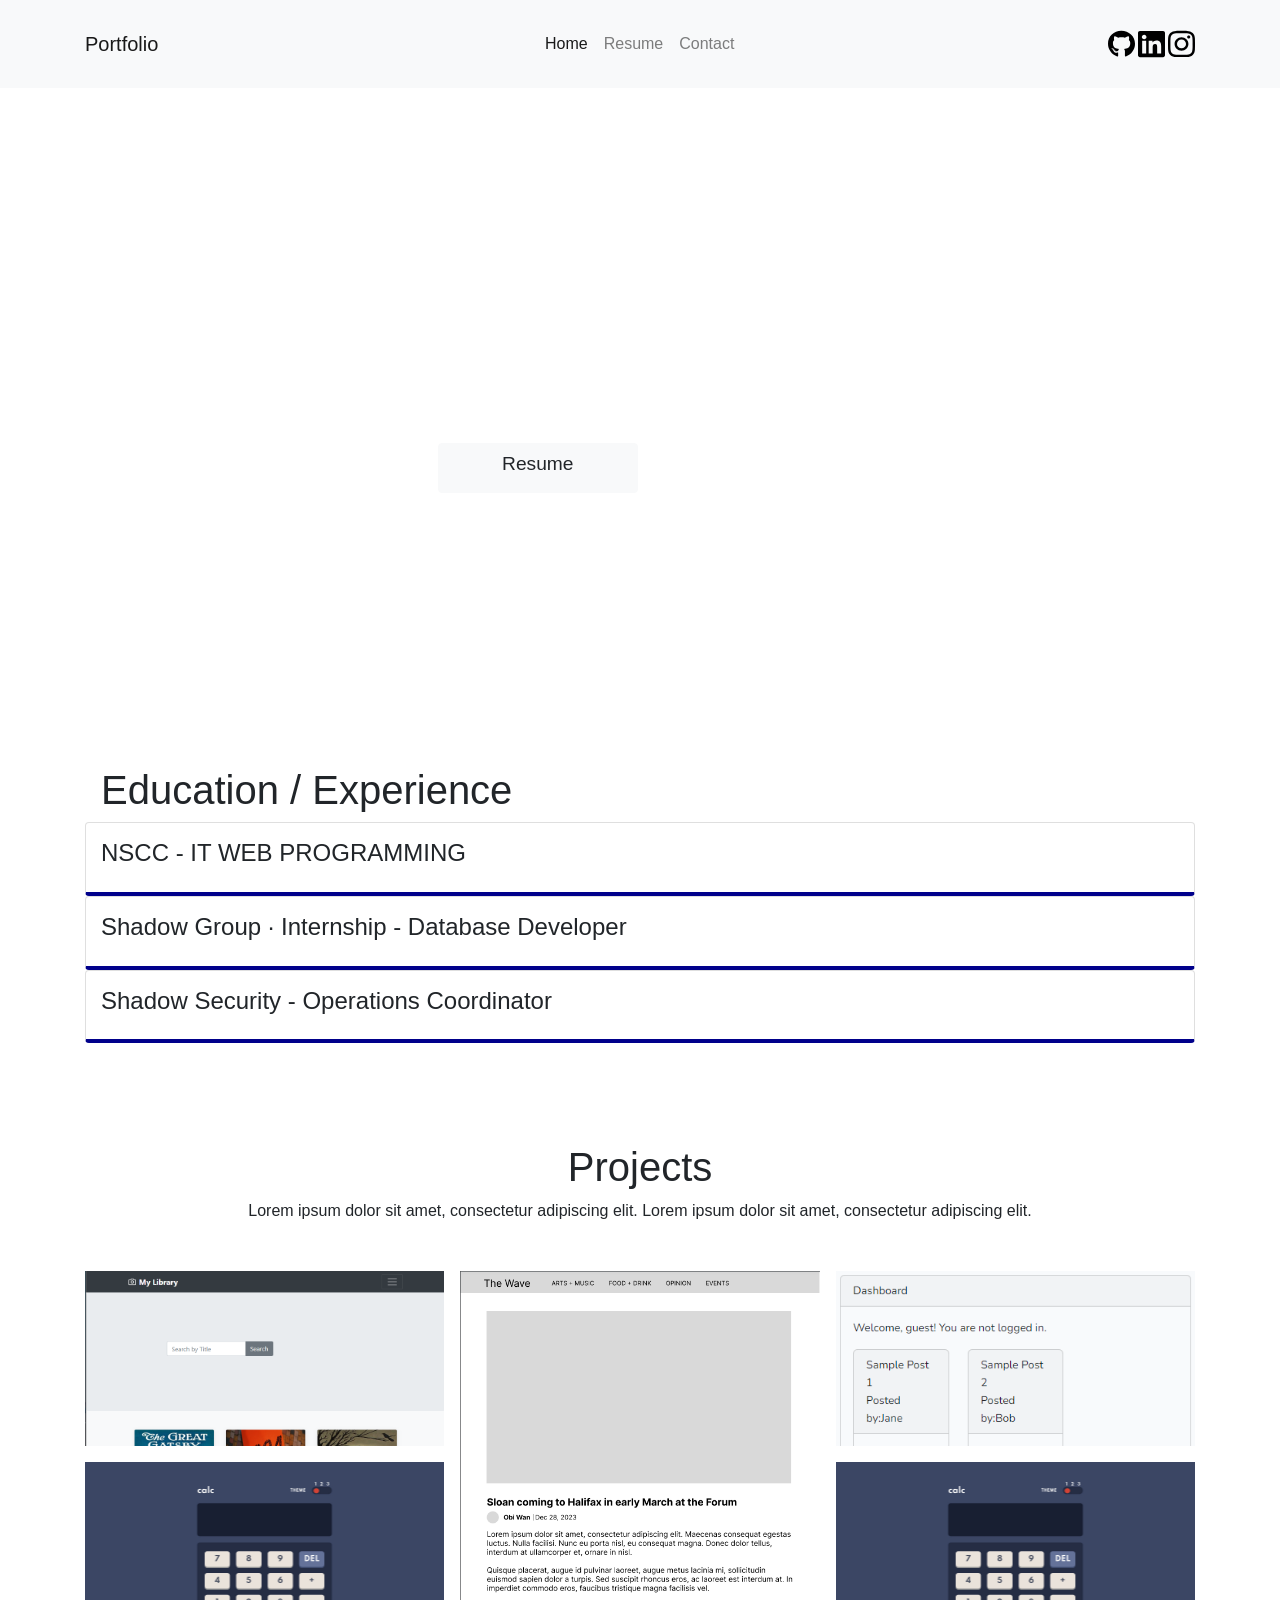
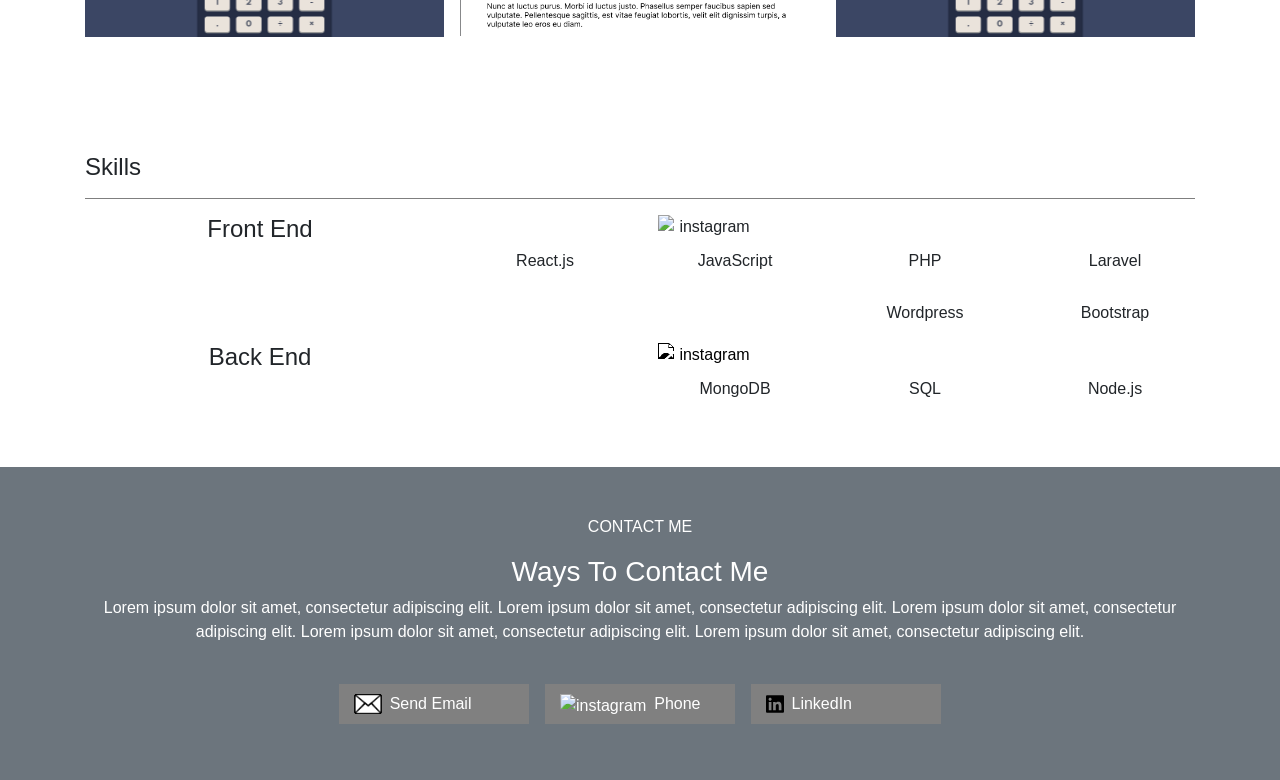
==== commit 5972a044: "Skills - Change Logo" ====
--- a/index.html
+++ b/index.html
@@ -151,23 +151,23 @@
     <div class="gallery" id="gallery">
       <!-- Grid column -->
       <div class="mb-3 pics portfolio-item">
-        <img class="img-fluid" src="Portfolio_Images/Images - Copy/Projects/quiz.png" alt="Card image cap">
-        <span class="col-overlay">test</span>
+        <img class="img-fluid" src="Portfolio_Images/NewProjects/FullStack-Library.png" alt="Card image cap">
+        <span class="col-overlay">Library Book Tracking</span>
       </div>
       <!-- Grid column -->
       <div class="mb-3 portfolio-item">
         <img class="img-fluid" src="Portfolio_Images/Images - Copy/Projects/Calc.jpg" alt="Card image cap">
         <span class="col-overlay">test</span>
       </div>
-      <!-- Grid column -->
+      <!-- Grid column LARGE -->
       <div class="mb-3 portfolio-item" id="Portfolio-RowSpan">
-        <img class="img-fluid" src="https://bigpicture.one/wp-content/uploads/2023/01/Portfolio-program-project-differences.png" alt="Card image cap">
-        <span class="col-overlay">test</span>
+        <img class="img-fluid" src="Portfolio_Images/NewProjects/TheWave.png" alt="Card image cap">
+        <span class="col-overlay">TheWave</span>
       </div>
       <!-- Grid column -->
       <div class="mb-3 portfolio-item">
-        <img class="img-fluid" src="Portfolio_Images/Images - Copy/Projects/quiz.png" alt="Card image cap">
-        <span class="col-overlay">test</span>
+        <img class="img-fluid" src="Portfolio_Images/NewProjects/Inet-Social.png" alt="Card image cap">
+        <span class="col-overlay">Social Media App</span>
       </div>
       <!-- Grid column -->
       <div class="mb-3 portfolio-item">
@@ -196,7 +196,7 @@
     <h4>Front End</h3>
   </div>
   <div class="col-2 skill-logo">
-    <img src="https://upload.wikimedia.org/wikipedia/commons/thumb/a/a7/React-icon.svg/2300px-React-icon.svg.png" alt="instagram">
+    <i class="fa-brands fa-react fa-6x"></i>
     <label>React.js</label>
   </div>
   <div class="col-2 skill-logo">
@@ -204,22 +204,22 @@
     <label>JavaScript</label>
   </div>
   <div class="col-2 skill-logo">
-    <img src="[data-uri]" alt="instagram">
+    <i class="fa-brands fa-php fa-6x"></i>
     <label>PHP</label>
   </div>
   <div class="col-2 skill-logo">
-    <img src="https://upload.wikimedia.org/wikipedia/commons/thumb/9/9a/Laravel.svg/1200px-Laravel.svg.png" alt="instagram">
+    <i class="fa-brands fa-laravel fa-6x"></i>
     <label>Laravel</label>
   </div>
 </div>
 
 <div class="row text-center justify-content-end">
   <div class="col-2 skill-logo">
-    <img src="https://upload.wikimedia.org/wikipedia/commons/thumb/9/98/WordPress_blue_logo.svg/1024px-WordPress_blue_logo.svg.png" alt="instagram">
+    <i class="fa-brands fa-wordpress-simple fa-6x"></i>
     <label>Wordpress</label>
   </div>
   <div class="col-2 skill-logo">
-    <img src="https://cdn.icon-icons.com/icons2/2415/PNG/512/bootstrap_plain_wordmark_logo_icon_146620.png" alt="instagram">
+    <i class="fa-brands fa-bootstrap fa-6x"></i>
     <label>Bootstrap</label>
   </div>
 </div>
@@ -235,15 +235,15 @@
   </div>
 
   <div class="col-2 skill-logo">
-    <img src="https://seeklogo.com/images/M/mongodb-logo-D13D67C930-seeklogo.com.png" alt="instagram">
+    <img style="filter: saturate(0%) brightness(70%) contrast(1000%);" src="https://seeklogo.com/images/M/mongodb-logo-D13D67C930-seeklogo.com.png" alt="instagram">
     <label>MongoDB</label>
   </div>
   <div class="col-2 skill-logo">
-    <img src="[data-uri]" alt="instagram">
+    <i class="fa-solid fa-database fa-6x"></i>
     <label>SQL</label>
   </div>
   <div class="col-2 skill-logo">
-    <img src="[data-uri]" alt="instagram">
+    <i class="fa-brands fa-node-js fa-6x"></i>
     <label>Node.js</label>
   </div>
 </div>
--- a/Styling/styles.css
+++ b/Styling/styles.css
@@ -116,9 +116,13 @@
   align-items: stretch; 
 }
 
+#teste{
+  filter: grayscale(1);
+}
+
 .skill-logo img {
   flex: 1;
-  max-width: 150%; 
+  max-width: 125%; 
 }
 
 .skill-logo label {
@@ -130,6 +134,16 @@
   padding-left: 3px;
   width: 100px;
   filter: invert(0); 
+}
+
+#ProgLanguages i{
+  padding-left: 3px;
+  width: 100px;
+  filter: invert(0); 
+}
+.skill-logo i {
+  flex: 1;
+  max-width: 125%; 
 }
 /* Skills */  
 
